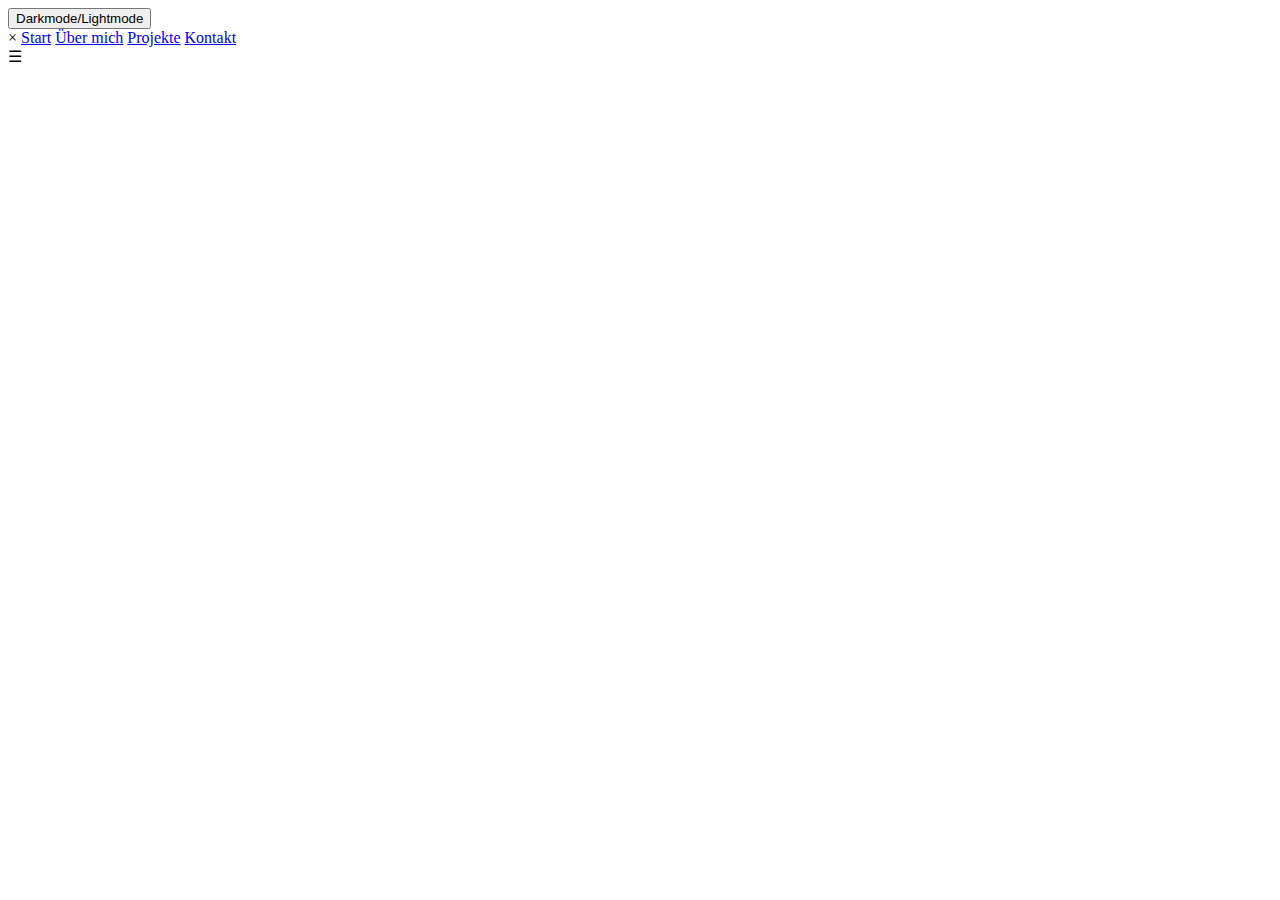
==== index.html @ c71d1b01 "added sections" ====
<!DOCTYPE html>
<html lang="de">

<head>
    <meta charset="utf-8">
    <meta http-equiv="X-UA-Compatible" content="IE=edge">
    <meta name="viewport" content="width=device-width, initial-scale=1.0">
    <title>CuzImBisonratte</title>
    <link rel="stylesheet" href="style.css">
</head>

<body>
    <!-- Button to change the themes -->
    <div id="themeButton">
        <button id="themeToggleButton" onclick="toggleTheme()">Darkmode/Lightmode</button>
    </div>

    <!-- Content of the navigation-bar -->
    <div id="sideNav" class="sidenav">
        <span id="navCloseButton" class="navClosebtn" onclick="closeNav()">&times;</span>
        <a href="#start">Start</a>
        <a href="#about">Über mich</a>
        <a href="#projects">Projekte</a>
        <a href="#contact">Kontakt</a>
    </div>

    <!-- Button to open the navigation-bar -->
    <div id="navOpener">
        <span id="navOpenerButton" onclick="openNav()">&#9776;</span>
    </div>

    <!-- Main content -->
    <div id="main">

        <!-- Start section -->
        <div id="start" class="main_sections"></div>

        <!-- About section -->
        <div id="about" class="main_sections"></div>

        <!-- Projects section -->
        <div id="projects" class="main_sections">
        </div>

        <!-- Contact section -->
        <div id="contact" class="main_sections"></div>
    </div>

    <!-- All scripts -->
    <script src="script.js"></script>
    <script src="themes.js"></script>
</body>

</html>
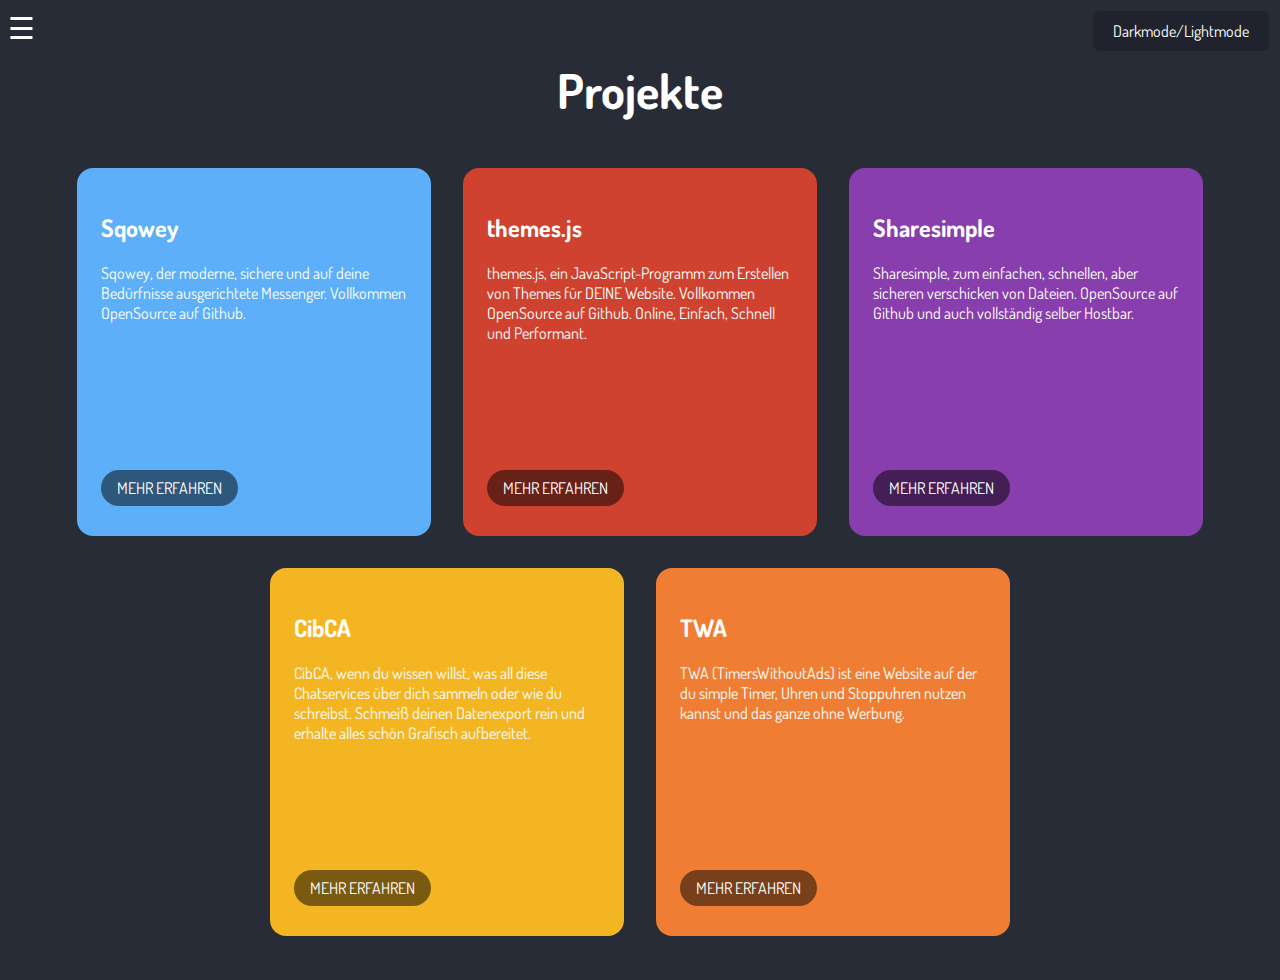
==== commit b613bd9d: "added learnmore buttons" ====
--- a/index.html
+++ b/index.html
@@ -40,6 +40,54 @@
 
         <!-- Projects section -->
         <div id="projects" class="main_sections">
+            <h1>Projekte</h1>
+            <div id="project_cards">
+                <div class="project_card" id="project_card_1">
+                    <h2>Sqowey</h2>
+                    <p>
+                        Sqowey, der moderne, sichere und auf deine Bedürfnisse ausgerichtete Messenger. Vollkommen OpenSource auf Github.
+                    </p>
+                    <div>
+                        <a href="#" class="learnmore_button">Mehr erfahren</a>
+                    </div>
+                </div>
+                <div class="project_card" id="project_card_2">
+                    <h2>themes.js</h2>
+                    <p>
+                        themes.js, ein JavaScript-Programm zum Erstellen von Themes für DEINE Website. Vollkommen OpenSource auf Github. Online, Einfach, Schnell und Performant.
+                    </p>
+                    <div>
+                        <a href="#" class="learnmore_button">Mehr erfahren</a>
+                    </div>
+                </div>
+                <div class="project_card" id="project_card_3">
+                    <h2>Sharesimple</h2>
+                    <p>
+                        Sharesimple, zum einfachen, schnellen, aber sicheren verschicken von Dateien. OpenSource auf Github und auch vollständig selber Hostbar.
+                    </p>
+                    <div>
+                        <a href="#" class="learnmore_button">Mehr erfahren</a>
+                    </div>
+                </div>
+                <div class="project_card" id="project_card_4">
+                    <h2>CibCA</h2>
+                    <p>
+                        CibCA, wenn du wissen willst, was all diese Chatservices über dich sammeln oder wie du schreibst. Schmeiß deinen Datenexport rein und erhalte alles schön Grafisch aufbereitet.
+                    </p>
+                    <div>
+                        <a href="#" class="learnmore_button">Mehr erfahren</a>
+                    </div>
+                </div>
+                <div class="project_card" id="project_card_5">
+                    <h2>TWA</h2>
+                    <p>
+                        TWA (TimersWithoutAds) ist eine Website auf der du simple Timer, Uhren und Stoppuhren nutzen kannst und das ganze ohne Werbung.
+                    </p>
+                    <div>
+                        <a href="#" class="learnmore_button">Mehr erfahren</a>
+                    </div>
+                </div>
+            </div>
         </div>
 
         <!-- Contact section -->
--- a/style.css
+++ b/style.css
@@ -0,0 +1,199 @@
+/* import of "Dosis" (font to use) */
+
+@import url('https://fonts.googleapis.com/css2?family=Dosis:wght@800&display=swap');
+
+/* settings for the whole page */
+
+:root {
+    --body-background-color: #282c36;
+    --nav-background-color: #20232d;
+    --text-color: #ffffff;
+    --title-color: #ffffff;
+    --nav-text-color: #ffffff;
+    --extra-color: #ffffff;
+}
+
+* {
+    transition: 0.5s;
+}
+
+body {
+    font-family: Dosis;
+    transition: 0.5s;
+    background-color: var(--body-background-color);
+    color: var(--text-color);
+}
+
+
+/* Theme switch */
+
+#themeToggleButton {
+    border: 1px solid var(--body-background-color);
+    background: var(--nav-background-color);
+    color: var(--text-color);
+    border-radius: 0.5rem;
+    font-family: Dosis;
+    padding: 10px 20px;
+    font-size: 1rem;
+    cursor: pointer;
+}
+
+#themeButton {
+    position: fixed;
+    right: 10px;
+    top: 10px;
+}
+
+
+/* Menüknöpfe (auf/zu) einfärben */
+
+#navOpener {
+    color: var(--text-color);
+    position: fixed;
+}
+
+#navOpenerButton {
+    font-size: 30px;
+    cursor: pointer;
+}
+
+#navCloseButton {
+    cursor: pointer;
+}
+
+
+/*navigations-menu */
+
+.sidenav {
+    height: 100%;
+    width: 0;
+    position: fixed;
+    z-index: 1;
+    top: 0;
+    left: 0;
+    overflow-x: hidden;
+    padding-top: 60px;
+    transition: 0.5s;
+    background-color: var(--nav-background-color);
+}
+
+
+/* Design für die Links im Menü */
+
+.sidenav a {
+    padding: 8px 8px 8px 32px;
+    text-decoration: none;
+    font-size: 25px;
+    color: var(--nav-text-color);
+    display: block;
+    transition: 0.3s;
+}
+
+.sidenav a:hover {
+    color: var(--extra-color);
+}
+
+.sidenav .navClosebtn {
+    position: absolute;
+    top: 0;
+    right: 25px;
+    font-size: 36px;
+    margin-left: 50px;
+}
+
+
+/* Einstellungen, für den Inhalt der seite (ausgenommen Menü) */
+
+#main {
+    transition: margin-left .5s;
+    padding: 20px;
+}
+
+
+/* Bei kleinen bildschirmen Menü anpassen */
+
+@media screen and (max-height: 450px) {
+    .sidenav {
+        padding-top: 15px;
+    }
+    .sidenav a {
+        font-size: 18px;
+    }
+}
+
+h1 {
+    font-size: 3rem;
+    color: var(--title-color);
+    text-align: center;
+}
+
+
+/*
+Projects Cards
+*/
+
+#project_cards {
+    display: flex;
+    flex-wrap: wrap;
+    justify-content: center;
+    margin-top: 1rem;
+}
+
+.project_card {
+    padding: 1.5rem;
+    width: 25%;
+    min-width: 17.5rem;
+    border-radius: 1rem;
+    margin: 1rem;
+    height: 20rem;
+    min-height: min-content;
+    position: relative;
+}
+
+.project_card:hover {
+    /* Make 'em more responsive looking */
+    transform: scale(1.05) rotate(1deg);
+    box-shadow: 0px 0px 0.5rem var(--extra-color);
+}
+
+#project_card_1 {
+    background-color: #5CAFF8;
+}
+
+#project_card_2 {
+    background-color: #cE422f;
+}
+
+#project_card_3 {
+    background-color: #883EAD;
+}
+
+#project_card_4 {
+    background-color: #F4B522;
+}
+
+#project_card_5 {
+    background-color: #EF7E34;
+}
+
+#project_card_6 {
+    background-color: #1E4C74;
+}
+
+.learnmore_button {
+    position: absolute;
+    bottom: 30px;
+    color: white;
+    background: rgba(0, 0, 0, 0.5);
+    text-decoration: none;
+    text-transform: uppercase;
+    border-radius: 100vmax;
+    padding: 0.5rem 1rem;
+    cursor: pointer;
+}
+
+.learnmore_button:hover {
+    background: rgba(0, 0, 0, 0.5);
+    color: var(--extra-color);
+    transform: scale(1.1);
+}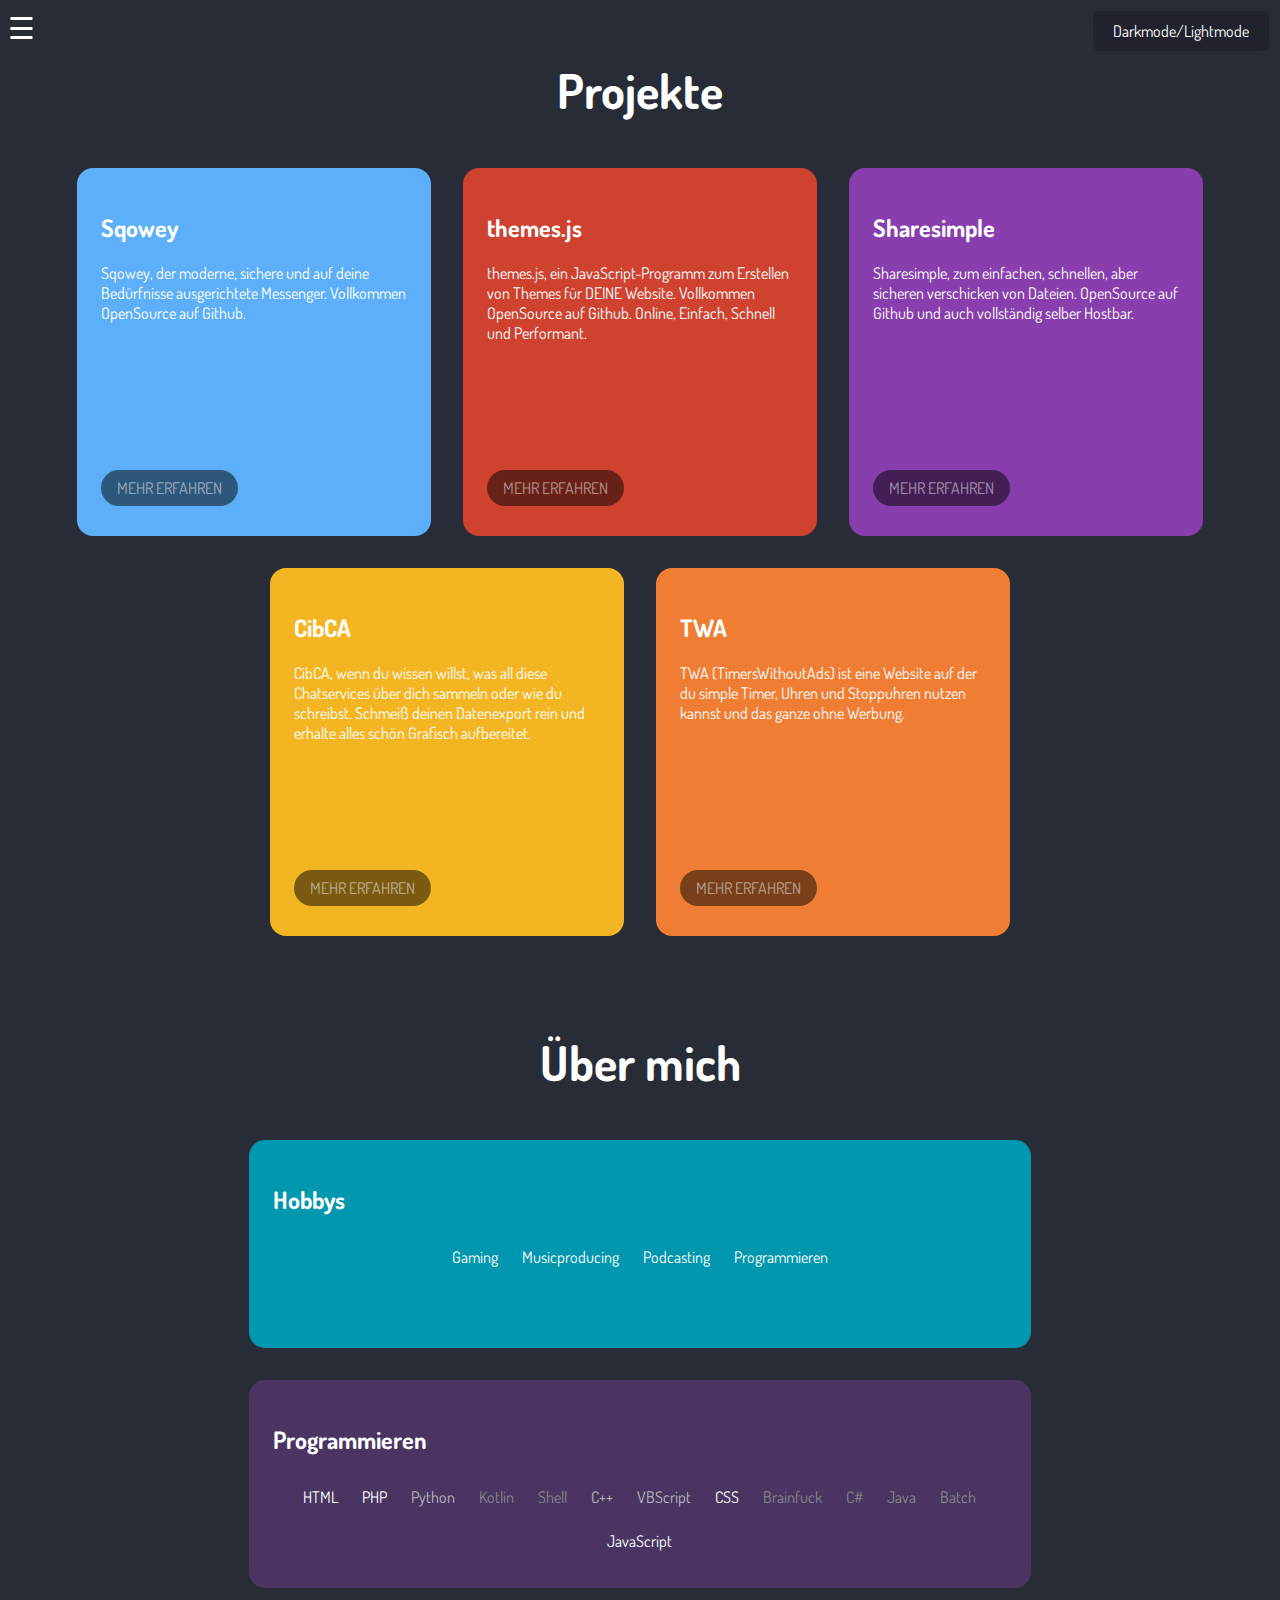
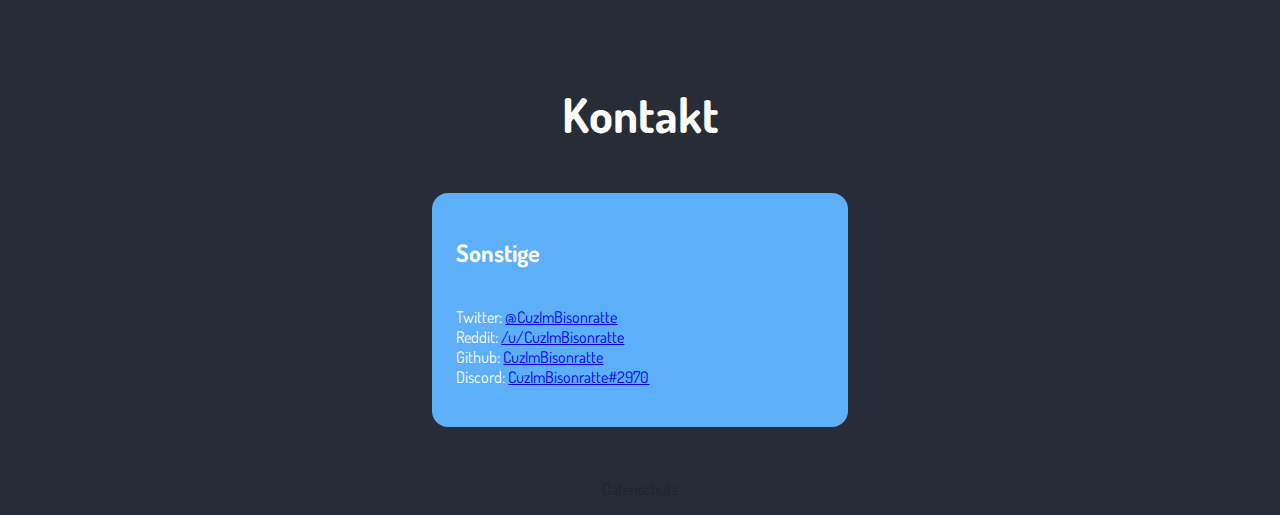
==== commit e8e15164: "fixed counting mistake" ====
--- a/index.html
+++ b/index.html
@@ -19,8 +19,8 @@
     <div id="sideNav" class="sidenav">
         <span id="navCloseButton" class="navClosebtn" onclick="closeNav()">&times;</span>
         <a href="#start">Start</a>
+        <a href="#projects">Projekte</a>
         <a href="#about">Über mich</a>
-        <a href="#projects">Projekte</a>
         <a href="#contact">Kontakt</a>
     </div>
 
@@ -34,9 +34,6 @@
 
         <!-- Start section -->
         <div id="start" class="main_sections"></div>
-
-        <!-- About section -->
-        <div id="about" class="main_sections"></div>
 
         <!-- Projects section -->
         <div id="projects" class="main_sections">
@@ -90,9 +87,61 @@
             </div>
         </div>
 
+        <!-- About section -->
+        <div id="about" class="main_sections">
+            <h1>Über mich</h1>
+            <div id="about_cards">
+                <div class="about_card" id="about_card_1">
+                    <h2>Hobbys</h2>
+                    <div class="flex">
+                        <div>Programmieren</div>
+                        <div>Gaming</div>
+                        <div>Musicproducing</div>
+                        <div>Podcasting</div>
+                    </div>
+                </div>
+                <div class="about_card" id="about_card_2">
+                    <h2>Programmieren</h2>
+                    <div class="flex">
+                        <div style="color: #FFFFFF;">JavaScript</div>
+                        <div style="color: #FFFFFF;">HTML</div>
+                        <div style="color: #FFFFFF;">CSS</div>
+                        <div style="color: #FFFFFF;">PHP</div>
+                        <div style="color: #B8B8B8;">Python</div>
+                        <div style="color: #B8B8B8;">C++</div>
+                        <div style="color: #B8B8B8;">VBScript</div>
+                        <div style="color: #888888;">C#</div>
+                        <div style="color: #888888;">Kotlin</div>
+                        <div style="color: #888888;">Java</div>
+                        <div style="color: #888888;">Batch</div>
+                        <div style="color: #888888;">Shell</div>
+                        <div style="color: #888888;">Brainfuck</div>
+                    </div>
+                </div>
+            </div>
+        </div>
+
         <!-- Contact section -->
-        <div id="contact" class="main_sections"></div>
+        <div id="contact" class="main_sections">
+            <h1>Kontakt</h1>
+            <div id="contact_cards">
+                <div class="contact_card" id="contact_card_1">
+                    <h2>Sonstige</h2>
+                    <p>
+                        <br>Twitter: <a href="https://twitter.com/CuzImBisonratte">@CuzImBisonratte</a>
+                        <br>Reddit: <a href="https://www.reddit.com/user/CuzImBisonratte">/u/CuzImBisonratte</a>
+                        <br>Github: <a href="https://github.com/CuzImBisonratte">CuzImBisonratte</a>
+                        <br>Discord: <a href="https://discord.com/channels/@me/584769962355326995">CuzImBisonratte#2970</a>
+                    </p>
+                </div>
+            </div>
+        </div>
     </div>
+
+    <!-- Footer -->
+    <p id="footer">
+        <a href="./privacy/">Datenschutz</a>
+    </p>
 
     <!-- All scripts -->
     <script src="script.js"></script>
--- a/style.css
+++ b/style.css
@@ -17,9 +17,14 @@
     transition: 0.5s;
 }
 
+html {
+    scroll-behavior: smooth;
+    scroll-padding-top: 2.5rem;
+}
+
 body {
     font-family: Dosis;
-    transition: 0.5s;
+    transition: 0.25s;
     background-color: var(--body-background-color);
     color: var(--text-color);
 }
@@ -50,6 +55,7 @@
 #navOpener {
     color: var(--text-color);
     position: fixed;
+    z-index: 500;
 }
 
 #navOpenerButton {
@@ -121,6 +127,12 @@
     }
 }
 
+@media screen and (max-width: 450px) {
+    #navOpener {
+        display: none;
+    }
+}
+
 h1 {
     font-size: 3rem;
     color: var(--title-color);
@@ -145,14 +157,14 @@
     min-width: 17.5rem;
     border-radius: 1rem;
     margin: 1rem;
-    height: 20rem;
-    min-height: min-content;
+    height: min-content;
+    min-height: 20rem;
     position: relative;
 }
 
 .project_card:hover {
     /* Make 'em more responsive looking */
-    transform: scale(1.05) rotate(1deg);
+    transform: scale(1.05) rotate(0.5deg);
     box-shadow: 0px 0px 0.5rem var(--extra-color);
 }
 
@@ -183,7 +195,7 @@
 .learnmore_button {
     position: absolute;
     bottom: 30px;
-    color: white;
+    color: rgba(255, 255, 255, 0.5);
     background: rgba(0, 0, 0, 0.5);
     text-decoration: none;
     text-transform: uppercase;
@@ -193,7 +205,112 @@
 }
 
 .learnmore_button:hover {
-    background: rgba(0, 0, 0, 0.5);
+    background: rgba(0, 0, 0, calc(1/3));
     color: var(--extra-color);
+    transform: scale(1.05);
+}
+
+
+/* 
+About section
+*/
+
+#about {
+    margin-top: 5rem;
+}
+
+#about_cards {
+    display: flex;
+    flex-wrap: wrap;
+    justify-content: center;
+    margin-top: 1rem;
+}
+
+.about_card {
+    padding: 1.5rem;
+    width: 60%;
+    min-width: 17.5rem;
+    border-radius: 1rem;
+    margin: 1rem;
+    height: min-content;
+    min-height: 10rem;
+    position: relative;
+}
+
+.about_card:hover {
+    /* Make 'em more responsive looking */
+    transform: scale(1.01);
+}
+
+#about_card_1 {
+    background-color: #0197AF;
+}
+
+#about_card_2 {
+    background-color: #493462;
+}
+
+.flex {
+    display: flex;
+    flex-wrap: wrap;
+    justify-content: center;
+}
+
+.flex div {
+    margin: 0.75rem;
+}
+
+.flex div:hover {
     transform: scale(1.1);
+}
+
+
+/* 
+Contact
+*/
+
+#contact {
+    margin-top: 5rem;
+}
+
+#contact_cards {
+    display: flex;
+    flex-wrap: wrap;
+    justify-content: center;
+    margin-top: 1rem;
+}
+
+.contact_card {
+    padding: 1.5rem;
+    width: 30%;
+    min-width: 17.5rem;
+    border-radius: 1rem;
+    margin: 1rem;
+    height: min-content;
+    min-height: 10rem;
+    position: relative;
+}
+
+.contact_card:hover {
+    /* Make 'em more responsive looking */
+    transform: scale(1.025);
+}
+
+#contact_card_1 {
+    background-color: #5CAFF8;
+}
+
+
+/* 
+Footer
+*/
+
+#footer {
+    text-align: center;
+}
+
+#footer a,
+#footer a:visited {
+    text-decoration: none;
+    color: var(--nav-background-color);
 }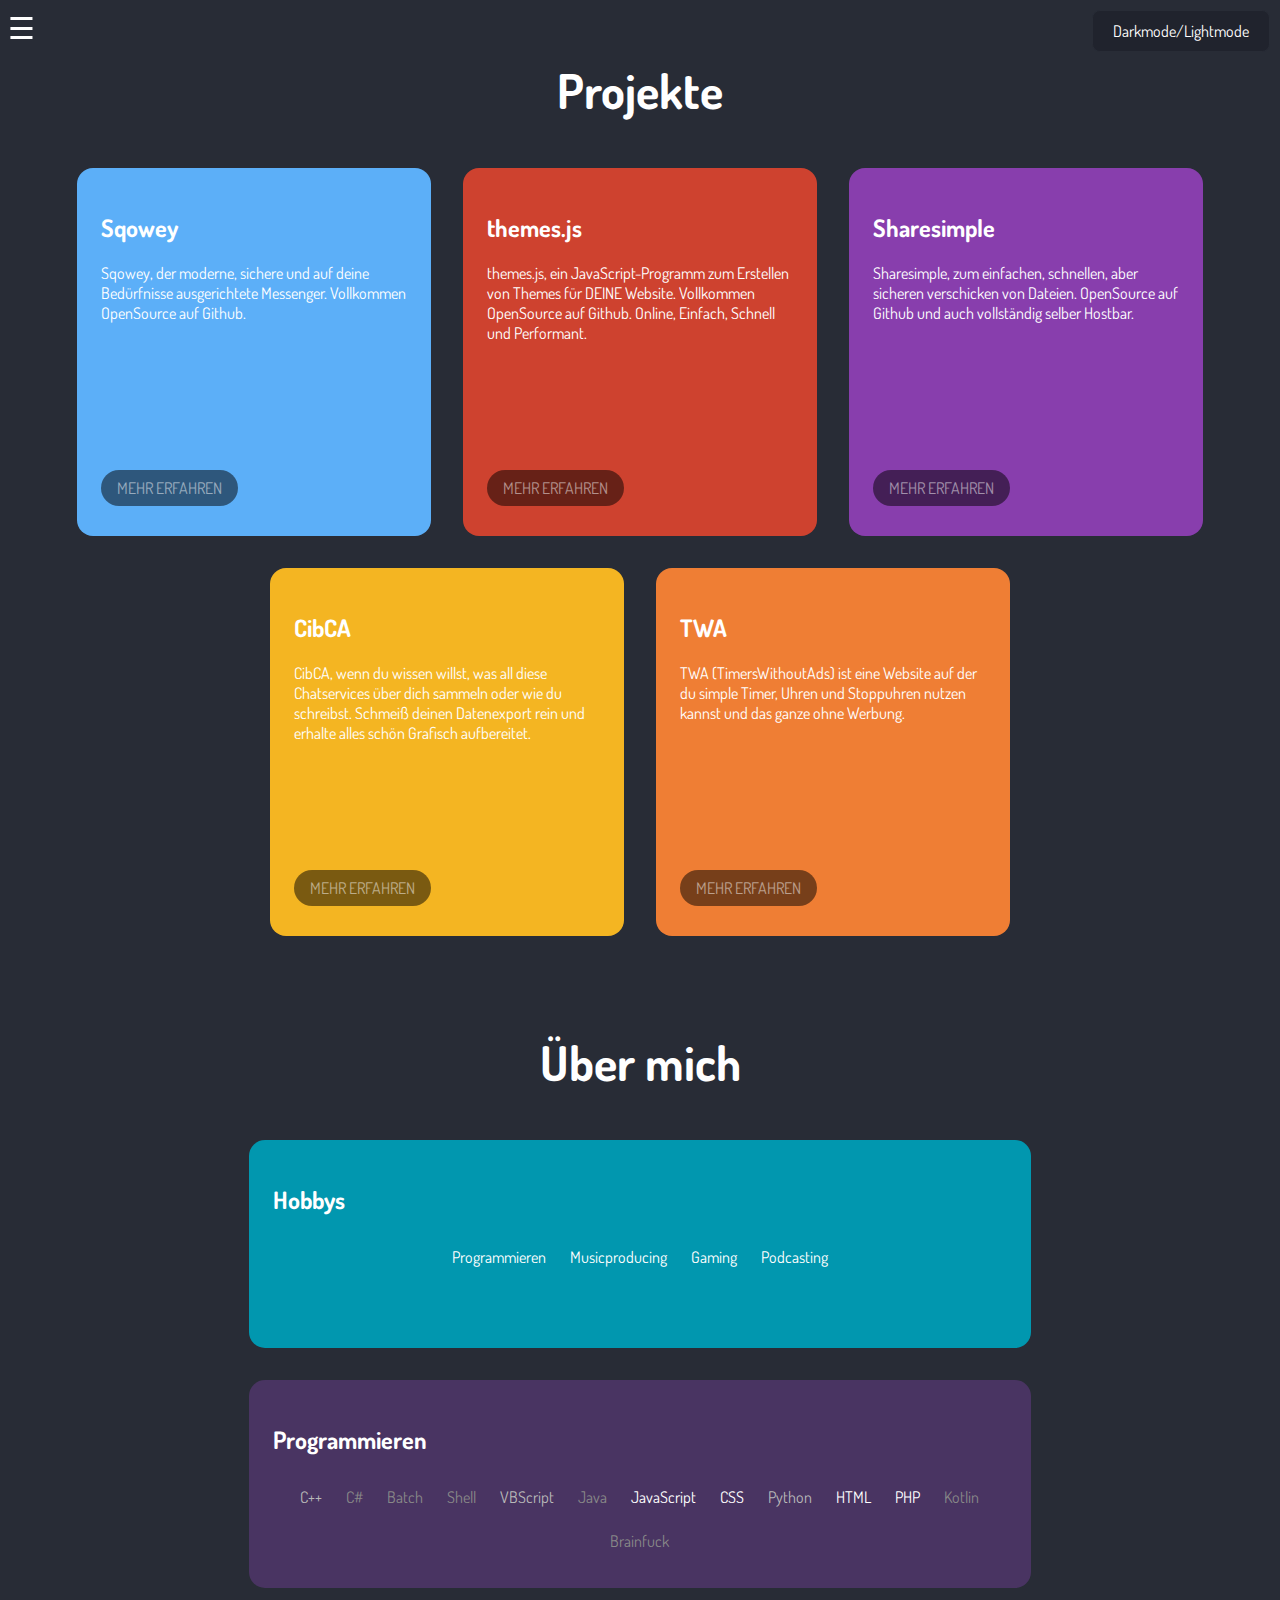
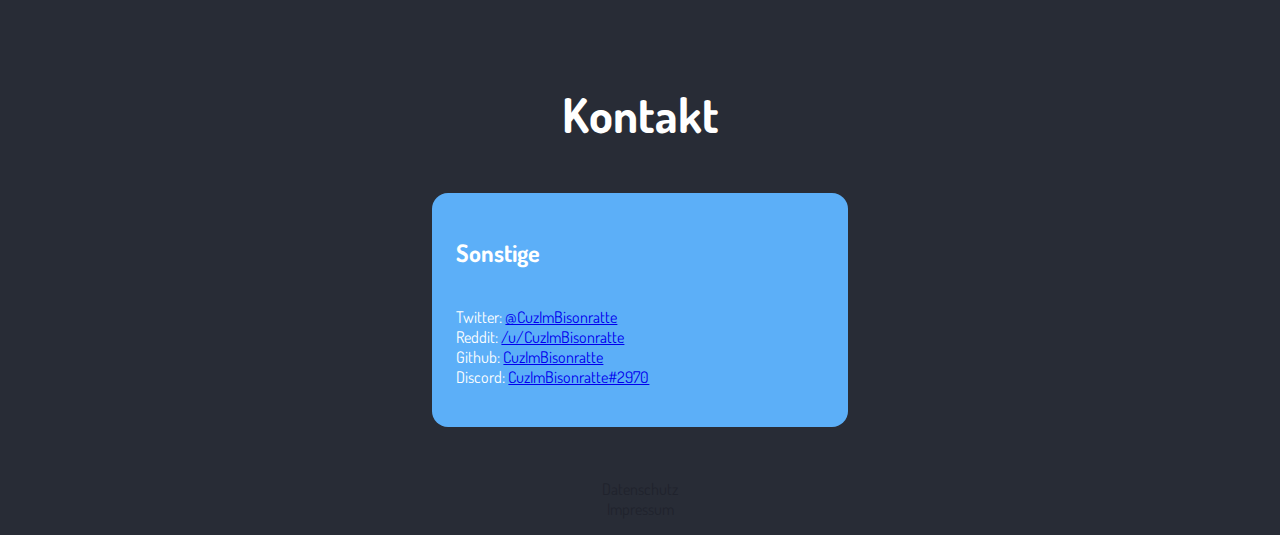
==== commit 5ace4d8b: "added imprint page" ====
--- a/index.html
+++ b/index.html
@@ -140,7 +140,8 @@
 
     <!-- Footer -->
     <p id="footer">
-        <a href="./privacy/">Datenschutz</a>
+        <a href="./privacy/">Datenschutz</a><br>
+        <a href="./imprint/">Impressum</a><br>
     </p>
 
     <!-- All scripts -->
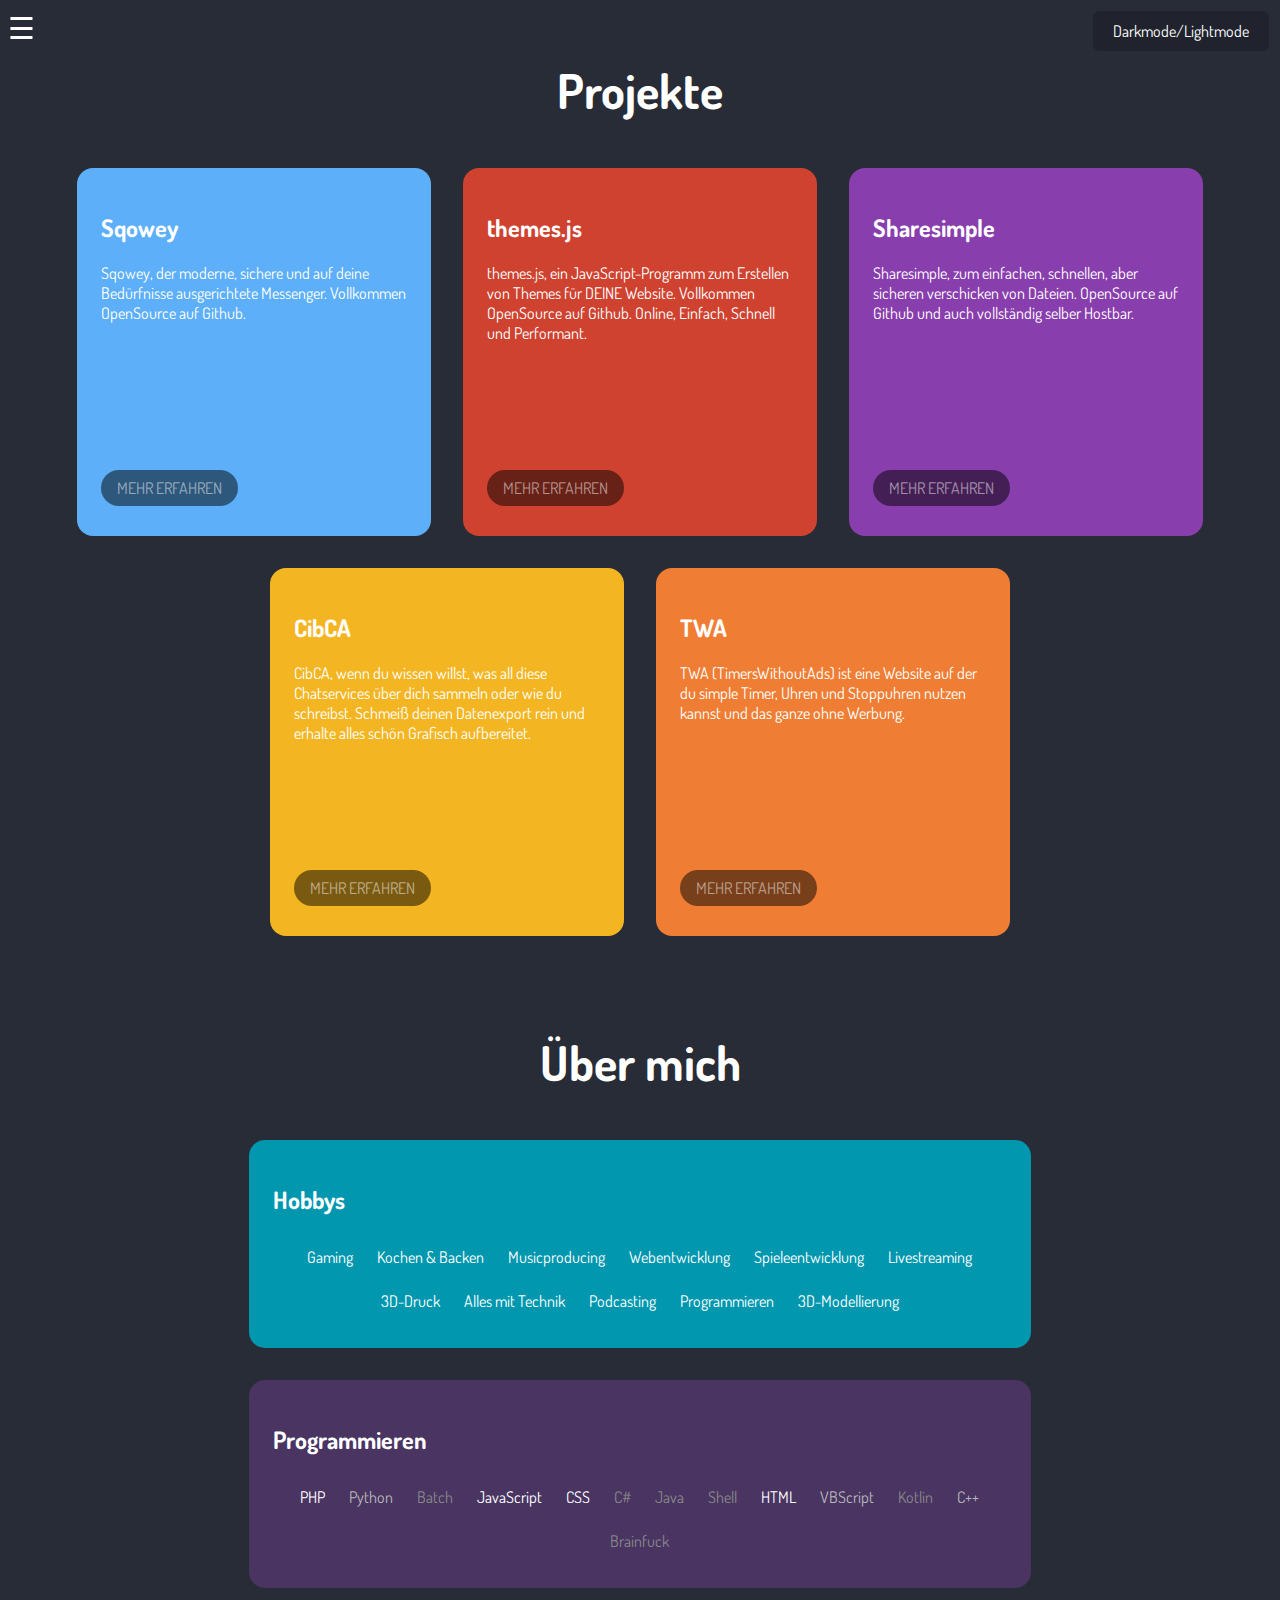
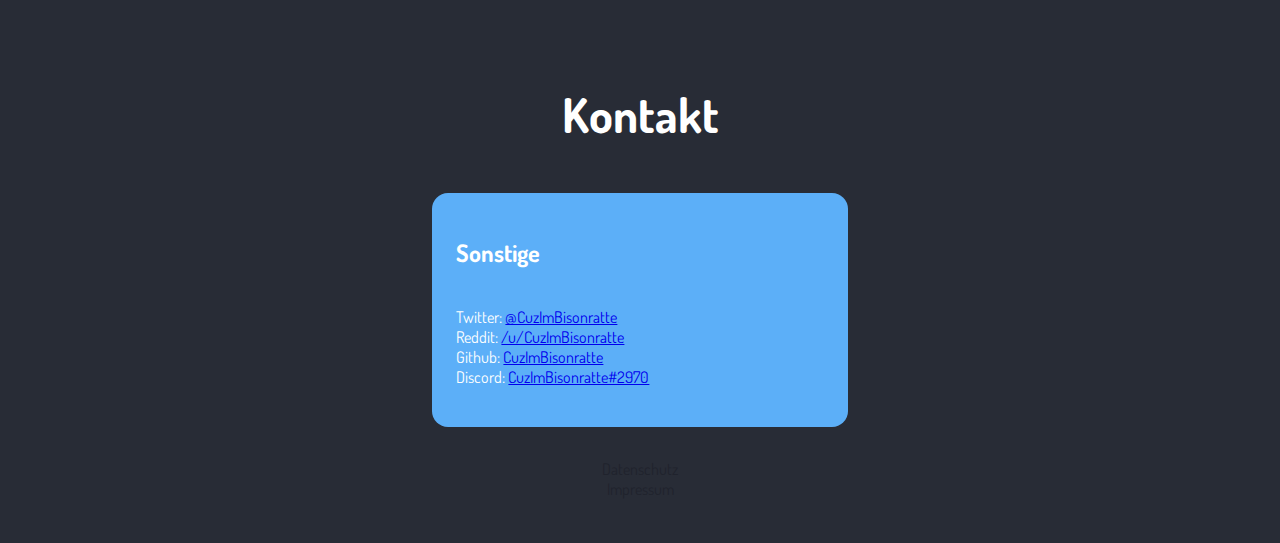
==== commit 0fbf2890: "added more hobbies" ====
--- a/index.html
+++ b/index.html
@@ -45,7 +45,7 @@
                         Sqowey, der moderne, sichere und auf deine Bedürfnisse ausgerichtete Messenger. Vollkommen OpenSource auf Github.
                     </p>
                     <div>
-                        <a href="#" class="learnmore_button">Mehr erfahren</a>
+                        <a href="https://github.com/sqowey" target="_blank" class="learnmore_button">Mehr erfahren</a>
                     </div>
                 </div>
                 <div class="project_card" id="project_card_2">
@@ -54,7 +54,7 @@
                         themes.js, ein JavaScript-Programm zum Erstellen von Themes für DEINE Website. Vollkommen OpenSource auf Github. Online, Einfach, Schnell und Performant.
                     </p>
                     <div>
-                        <a href="#" class="learnmore_button">Mehr erfahren</a>
+                        <a href="https://github.com/themes-js" target="_blank" class="learnmore_button">Mehr erfahren</a>
                     </div>
                 </div>
                 <div class="project_card" id="project_card_3">
@@ -63,7 +63,7 @@
                         Sharesimple, zum einfachen, schnellen, aber sicheren verschicken von Dateien. OpenSource auf Github und auch vollständig selber Hostbar.
                     </p>
                     <div>
-                        <a href="#" class="learnmore_button">Mehr erfahren</a>
+                        <a href="https://github.com/sharesimple" target="_blank" class="learnmore_button">Mehr erfahren</a>
                     </div>
                 </div>
                 <div class="project_card" id="project_card_4">
@@ -72,7 +72,7 @@
                         CibCA, wenn du wissen willst, was all diese Chatservices über dich sammeln oder wie du schreibst. Schmeiß deinen Datenexport rein und erhalte alles schön Grafisch aufbereitet.
                     </p>
                     <div>
-                        <a href="#" class="learnmore_button">Mehr erfahren</a>
+                        <a href="https://github.com/cuzimbisonratte/cibca" target="_blank" class="learnmore_button">Mehr erfahren</a>
                     </div>
                 </div>
                 <div class="project_card" id="project_card_5">
@@ -81,7 +81,7 @@
                         TWA (TimersWithoutAds) ist eine Website auf der du simple Timer, Uhren und Stoppuhren nutzen kannst und das ganze ohne Werbung.
                     </p>
                     <div>
-                        <a href="#" class="learnmore_button">Mehr erfahren</a>
+                        <a href="https://github.com/cuzimbisonratte/focustime" target="_blank" class="learnmore_button">Mehr erfahren</a>
                     </div>
                 </div>
             </div>
@@ -98,6 +98,13 @@
                         <div>Gaming</div>
                         <div>Musicproducing</div>
                         <div>Podcasting</div>
+                        <div>Livestreaming</div>
+                        <div>Spieleentwicklung</div>
+                        <div>Webentwicklung</div>
+                        <div>3D-Modellierung</div>
+                        <div>3D-Druck</div>
+                        <div>Alles mit Technik</div>
+                        <div>Kochen & Backen</div>
                     </div>
                 </div>
                 <div class="about_card" id="about_card_2">
@@ -136,13 +143,15 @@
                 </div>
             </div>
         </div>
+
+        <!-- Footer -->
+        <p id="footer">
+            <a href="./privacy/">Datenschutz</a><br>
+            <a href="./imprint/">Impressum</a><br>
+        </p>
+
     </div>
 
-    <!-- Footer -->
-    <p id="footer">
-        <a href="./privacy/">Datenschutz</a><br>
-        <a href="./imprint/">Impressum</a><br>
-    </p>
 
     <!-- All scripts -->
     <script src="script.js"></script>
